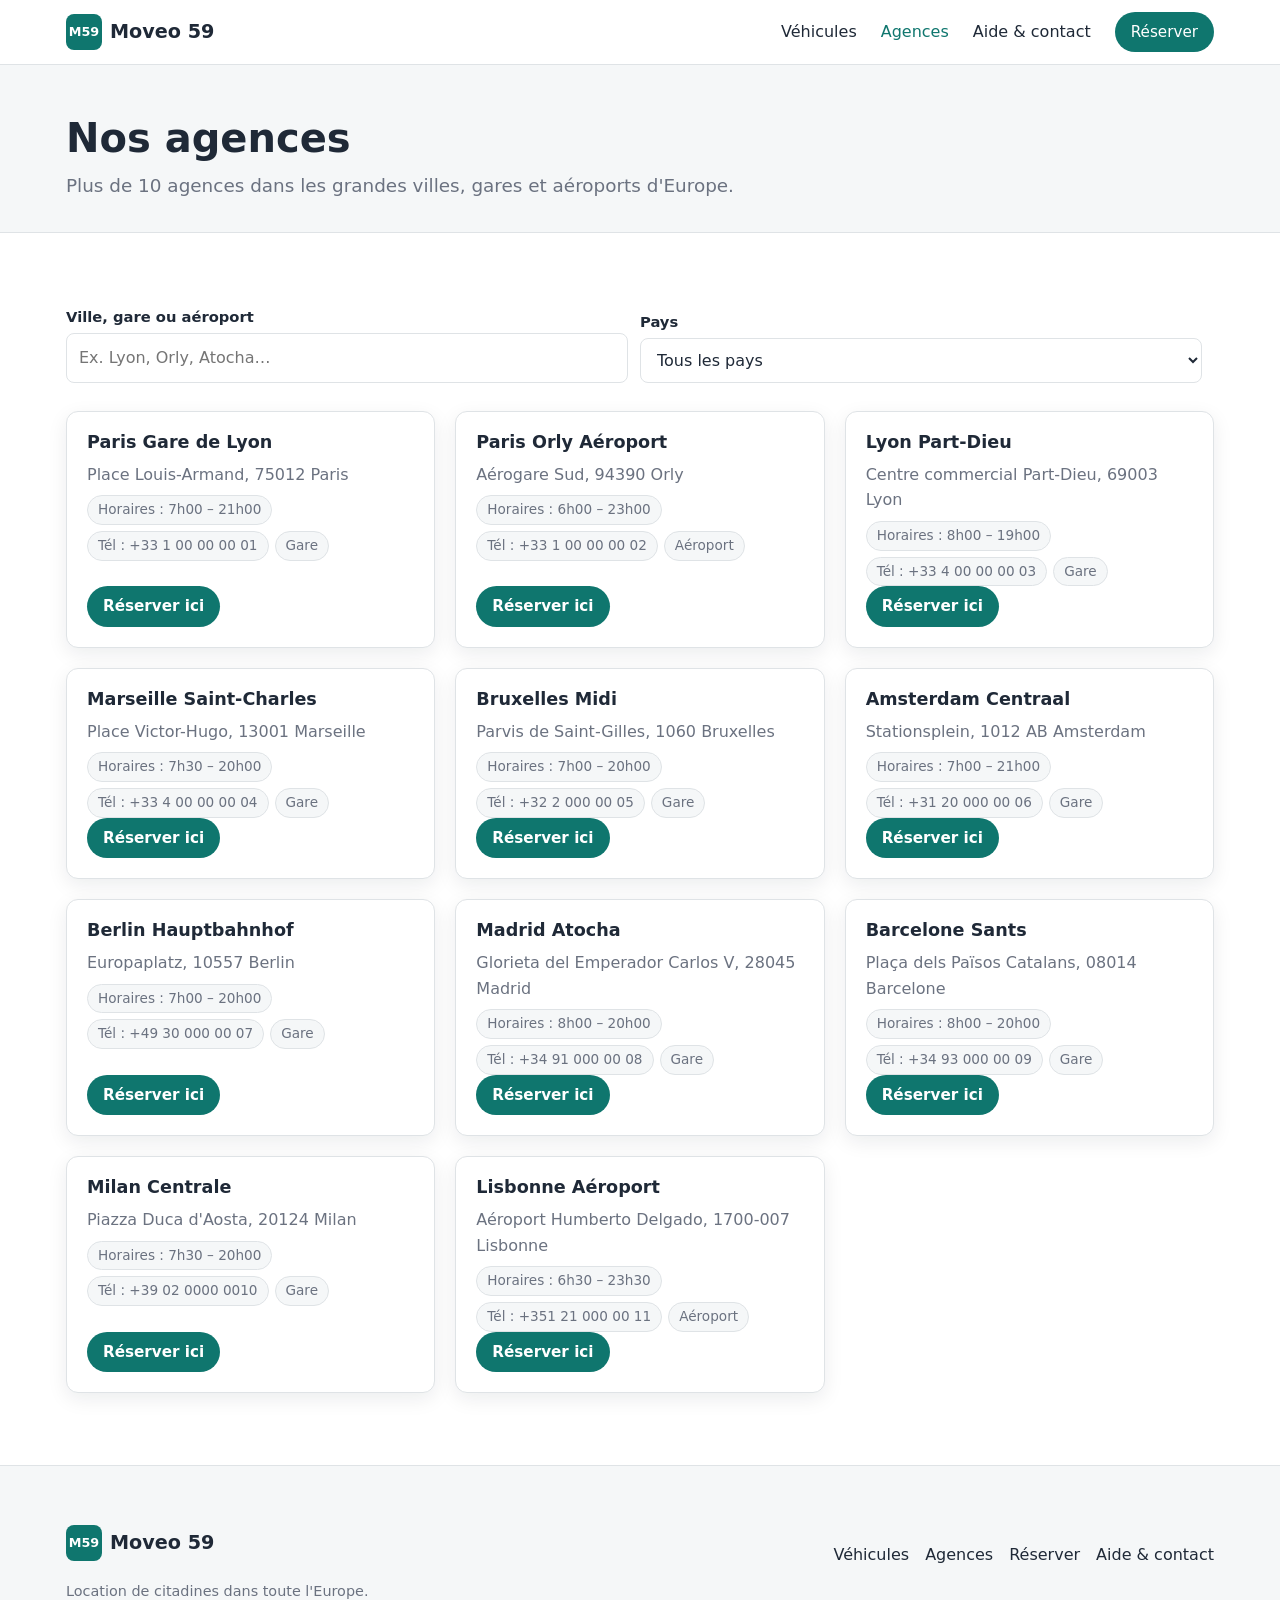
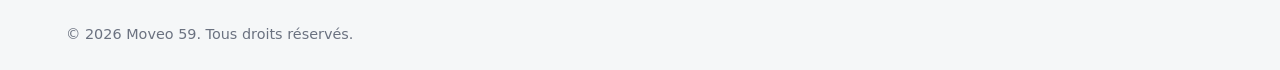
==== agences.html @ feda9976 "Crée le site de location Moveo 59 Site statique multi-pages pour la location de citadines en Europe " ====
<!doctype html>
<html lang="fr">
<head>
  <meta charset="utf-8">
  <meta name="viewport" content="width=device-width, initial-scale=1">
  <meta name="description" content="Trouvez une agence Moveo 59 : gares, aéroports et centres-villes dans toute l'Europe.">
  <title>Nos agences — Moveo 59</title>
  <link rel="stylesheet" href="css/style.css">
</head>
<body>
  <header class="site-header">
    <div class="container header-inner">
      <a href="index.html" class="logo"><span class="logo-mark">M59</span> Moveo 59</a>
      <button class="menu-toggle" aria-label="Ouvrir le menu" aria-expanded="false" aria-controls="menu">
        <span></span><span></span><span></span>
      </button>
      <nav id="menu" class="main-nav">
        <a href="vehicules.html">Véhicules</a>
        <a href="agences.html">Agences</a>
        <a href="contact.html">Aide &amp; contact</a>
        <a href="reservation.html" class="btn btn-small nav-cta">Réserver</a>
      </nav>
    </div>
  </header>

  <main>
    <section class="page-titre">
      <div class="container">
        <h1>Nos agences</h1>
        <p class="lead">Plus de 10 agences dans les grandes villes, gares et aéroports d'Europe.</p>
      </div>
    </section>

    <section class="section">
      <div class="container">
        <div class="filtres" role="group" aria-label="Rechercher une agence">
          <div class="champ-large">
            <label for="recherche-agence">Ville, gare ou aéroport</label>
            <input id="recherche-agence" type="search" placeholder="Ex. Lyon, Orly, Atocha…">
          </div>
          <div>
            <label for="filtre-pays">Pays</label>
            <select id="filtre-pays">
              <option value="tous">Tous les pays</option>
            </select>
          </div>
        </div>

        <div id="liste-agences" class="grille-agences"></div>
      </div>
    </section>
  </main>

  <footer class="site-footer">
    <div class="container footer-grid">
      <div>
        <p class="logo"><span class="logo-mark">M59</span> Moveo 59</p>
        <p class="petit">Location de citadines dans toute l'Europe.</p>
      </div>
      <nav class="footer-nav" aria-label="Pied de page">
        <a href="vehicules.html">Véhicules</a>
        <a href="agences.html">Agences</a>
        <a href="reservation.html">Réserver</a>
        <a href="contact.html">Aide &amp; contact</a>
      </nav>
      <p class="petit">&copy; <span id="annee"></span> Moveo 59. Tous droits réservés.</p>
    </div>
  </footer>

  <script src="js/data.js"></script>
  <script src="js/app.js"></script>
</body>
</html>
---- css/style.css ----
:root {
  --c-primary: #0f766e;
  --c-primary-dark: #0b5d57;
  --c-accent: #f59e0b;
  --c-text: #1f2937;
  --c-muted: #6b7280;
  --c-bg: #ffffff;
  --c-bg-alt: #f5f7f8;
  --c-border: #dfe3e6;
  --c-danger: #b91c1c;
  --radius: 12px;
  --shadow: 0 6px 20px rgba(15, 23, 42, 0.08);
}

@media (prefers-color-scheme: dark) {
  :root:not([data-theme="light"]) {
    --c-text: #f3f4f6;
    --c-muted: #9ca3af;
    --c-bg: #0f172a;
    --c-bg-alt: #111c2e;
    --c-border: #334155;
    --shadow: 0 6px 20px rgba(0, 0, 0, 0.4);
  }
}

* { box-sizing: border-box; }

[hidden] { display: none !important; }

html { scroll-behavior: smooth; scroll-padding-top: 80px; }

body {
  margin: 0;
  font-family: system-ui, -apple-system, "Segoe UI", Roboto, Helvetica, Arial, sans-serif;
  font-size: 16px;
  line-height: 1.6;
  color: var(--c-text);
  background: var(--c-bg);
}

img { max-width: 100%; display: block; }

.container {
  width: 100%;
  max-width: 1180px;
  margin: 0 auto;
  padding: 0 16px;
}

.narrow { max-width: 760px; }
.centre { text-align: center; }
.petit { font-size: 0.9rem; color: var(--c-muted); }

h1, h2, h3 { line-height: 1.25; }
h2 { font-size: clamp(1.5rem, 3.5vw, 2rem); margin: 0 0 20px; }
h3 { font-size: 1.1rem; margin: 0 0 8px; }

/* ---------- En-tête ---------- */
.site-header {
  position: sticky;
  top: 0;
  z-index: 100;
  background: var(--c-bg);
  border-bottom: 1px solid var(--c-border);
}

.header-inner {
  display: flex;
  align-items: center;
  justify-content: space-between;
  height: 64px;
}

.logo {
  display: inline-flex;
  align-items: center;
  gap: 8px;
  font-weight: 700;
  font-size: 1.2rem;
  color: var(--c-text);
  text-decoration: none;
}

.logo-mark {
  display: inline-grid;
  place-items: center;
  width: 36px;
  height: 36px;
  border-radius: 8px;
  background: var(--c-primary);
  color: #fff;
  font-size: 0.8rem;
  font-weight: 800;
}

.main-nav { display: none; }

.main-nav a {
  color: var(--c-text);
  text-decoration: none;
  margin-left: 24px;
  font-weight: 500;
}

.main-nav a:hover,
.main-nav a:focus-visible,
.main-nav a.active { color: var(--c-primary); }

.main-nav .nav-cta {
  color: #fff;
  margin-left: 24px;
}

.main-nav .nav-cta:hover { color: #fff; }

.menu-toggle {
  display: flex;
  flex-direction: column;
  gap: 5px;
  padding: 8px;
  background: none;
  border: 0;
  cursor: pointer;
}

.menu-toggle span {
  display: block;
  width: 24px;
  height: 2px;
  background: var(--c-text);
  transition: transform 0.2s, opacity 0.2s;
}

.menu-toggle[aria-expanded="true"] span:nth-child(1) { transform: translateY(7px) rotate(45deg); }
.menu-toggle[aria-expanded="true"] span:nth-child(2) { opacity: 0; }
.menu-toggle[aria-expanded="true"] span:nth-child(3) { transform: translateY(-7px) rotate(-45deg); }

.main-nav.open {
  display: flex;
  flex-direction: column;
  position: absolute;
  top: 64px;
  left: 0;
  right: 0;
  background: var(--c-bg);
  border-bottom: 1px solid var(--c-border);
  padding: 8px 16px 16px;
  box-shadow: var(--shadow);
}

.main-nav.open a {
  margin: 0;
  padding: 12px 0;
  border-top: 1px solid var(--c-border);
}

.main-nav.open .nav-cta {
  margin-top: 12px;
  border: 0;
  text-align: center;
}

/* ---------- Boutons ---------- */
.btn {
  display: inline-block;
  padding: 12px 26px;
  background: var(--c-primary);
  color: #fff;
  border: 0;
  border-radius: 999px;
  font: inherit;
  font-weight: 600;
  text-decoration: none;
  text-align: center;
  cursor: pointer;
  transition: background 0.15s, transform 0.15s, box-shadow 0.15s;
}

.btn:hover,
.btn:focus-visible {
  background: var(--c-primary-dark);
  transform: translateY(-1px);
  box-shadow: var(--shadow);
}

.btn-small { padding: 8px 16px; font-size: 0.95rem; }
.btn-block { display: block; width: 100%; }

.btn-secondaire {
  background: transparent;
  color: var(--c-primary);
  border: 2px solid var(--c-primary);
}

.btn-secondaire:hover,
.btn-secondaire:focus-visible {
  background: var(--c-primary);
  color: #fff;
}

.btn-lien {
  color: var(--c-primary);
  font-weight: 600;
  text-decoration: none;
}

.btn-lien:hover { text-decoration: underline; }

/* ---------- Accueil ---------- */
.hero {
  padding: 56px 0 72px;
  background: linear-gradient(160deg, #0f766e 0%, #0f3b5c 100%);
  color: #fff;
}

.hero .lead { color: rgba(255, 255, 255, 0.88); }
.hero h1 { color: #fff; }

.hero-grid {
  display: grid;
  gap: 32px;
  grid-template-columns: 1fr;
  align-items: start;
}

.hero h1 {
  font-size: clamp(2rem, 5vw, 3.2rem);
  margin: 0 0 16px;
}

.lead {
  font-size: 1.15rem;
  color: var(--c-muted);
  margin: 0 0 16px;
}

.recherche {
  color: var(--c-text);
  background: var(--c-bg);
  border: 1px solid var(--c-border);
  border-radius: var(--radius);
  box-shadow: var(--shadow);
  padding: 24px;
  display: flex;
  flex-direction: column;
  gap: 8px;
}

.recherche h2 { font-size: 1.35rem; margin-bottom: 8px; }

.ligne-2 {
  display: grid;
  grid-template-columns: minmax(0, 1.5fr) minmax(0, 1fr);
  gap: 12px;
}

.ligne-2 > div,
.recherche,
.hero-grid > *,
.filtres > div { min-width: 0; }

.recherche input,
.recherche select { min-width: 0; max-width: 100%; }

label {
  font-weight: 600;
  font-size: 0.92rem;
  margin-top: 6px;
}

input, select, textarea {
  font: inherit;
  width: 100%;
  padding: 11px 12px;
  border: 1px solid var(--c-border);
  border-radius: 8px;
  background: var(--c-bg);
  color: var(--c-text);
}

input:focus, select:focus, textarea:focus {
  outline: 2px solid var(--c-primary);
  outline-offset: 1px;
}

.checkbox {
  display: flex;
  align-items: center;
  gap: 8px;
  font-weight: 500;
  margin: 6px 0;
}

.checkbox input { width: auto; }

.recherche .btn { margin-top: 10px; }

.recherche .petit { margin: 4px 0 0; text-align: center; }

.section { padding: 72px 0; }
.section.alt { background: var(--c-bg-alt); }

.atouts {
  display: grid;
  gap: 24px;
  grid-template-columns: 1fr;
}

.atout {
  padding: 24px;
  background: var(--c-bg);
  border: 1px solid var(--c-border);
  border-radius: var(--radius);
}

.icone {
  display: grid;
  place-items: center;
  width: 48px;
  height: 48px;
  border-radius: 12px;
  background: #ccfbf1;
  color: var(--c-primary-dark);
  font-size: 1.4rem;
  font-weight: 700;
  margin-bottom: 14px;
}

.atout p { margin: 0; color: var(--c-muted); }

.etapes-liste {
  max-width: 720px;
  margin: 0 auto 32px;
  padding-left: 0;
  list-style: none;
  counter-reset: etape;
}

.etapes-liste li {
  counter-increment: etape;
  position: relative;
  padding: 14px 16px 14px 60px;
  margin-bottom: 12px;
  background: var(--c-bg);
  border: 1px solid var(--c-border);
  border-radius: var(--radius);
}

.etapes-liste li::before {
  content: counter(etape);
  position: absolute;
  left: 16px;
  top: 50%;
  transform: translateY(-50%);
  width: 28px;
  height: 28px;
  border-radius: 50%;
  background: var(--c-primary);
  color: #fff;
  font-weight: 700;
  display: grid;
  place-items: center;
  font-size: 0.9rem;
}

/* ---------- Pages intérieures ---------- */
.page-titre {
  padding: 48px 0 32px;
  background: var(--c-bg-alt);
  border-bottom: 1px solid var(--c-border);
}

.page-titre h1 { font-size: clamp(1.8rem, 4vw, 2.5rem); margin: 0 0 8px; }
.page-titre .lead { margin: 0; }

.filtres {
  display: grid;
  gap: 12px;
  grid-template-columns: 1fr;
  align-items: end;
  margin-bottom: 28px;
}

.filtres > div { display: flex; flex-direction: column; }

.filtres label { margin-top: 0; margin-bottom: 4px; }

.champ-large { grid-column: auto; }

.compteur {
  margin: 0;
  color: var(--c-muted);
  font-weight: 500;
  align-self: center;
}

.vide {
  grid-column: 1 / -1;
  color: var(--c-muted);
  text-align: center;
  padding: 32px 0;
}

/* ---------- Cartes véhicules ---------- */
.grille-vehicules,
.grille-agences {
  display: grid;
  gap: 20px;
  grid-template-columns: 1fr;
}

.vehicule-card,
.agence-card {
  background: var(--c-bg);
  border: 1px solid var(--c-border);
  border-radius: var(--radius);
  overflow: hidden;
  box-shadow: var(--shadow);
  display: flex;
  flex-direction: column;
}

.agence-card { padding: 20px; }
.agence-card p { color: var(--c-muted); margin: 0 0 8px; }
.agence-card .btn { margin-top: auto; align-self: flex-start; }

.vehicule-visuel {
  height: 130px;
  display: grid;
  place-items: center;
  color: #fff;
  font-weight: 800;
  font-size: 1.4rem;
  letter-spacing: 0.02em;
}

.vehicule-corps {
  padding: 18px;
  display: flex;
  flex-direction: column;
  gap: 10px;
  flex: 1;
}

.vehicule-corps h3 { margin: 0; }

.specs {
  list-style: none;
  margin: 0;
  padding: 0;
  display: flex;
  flex-wrap: wrap;
  gap: 6px;
}

.specs li {
  font-size: 0.85rem;
  padding: 3px 10px;
  border-radius: 999px;
  background: var(--c-bg-alt);
  border: 1px solid var(--c-border);
  color: var(--c-muted);
}

.vehicule-prix { font-size: 1.05rem; color: var(--c-muted); }
.vehicule-prix strong { color: var(--c-text); font-size: 1.3rem; }

.vehicule-corps .btn { margin-top: auto; align-self: flex-start; }

/* ---------- Avantages des pages / FAQ / contact ---------- */
.faq { display: flex; flex-direction: column; gap: 10px; }

.faq-item {
  border: 1px solid var(--c-border);
  border-radius: var(--radius);
  background: var(--c-bg);
  overflow: hidden;
}

.faq-question {
  width: 100%;
  text-align: left;
  padding: 16px 18px;
  background: none;
  border: 0;
  font: inherit;
  font-weight: 600;
  color: var(--c-text);
  cursor: pointer;
}

.faq-question::after {
  content: "+";
  float: right;
  font-size: 1.2rem;
  color: var(--c-primary);
}

.faq-question[aria-expanded="true"]::after { content: "−"; }

.faq-reponse { padding: 0 18px 16px; color: var(--c-muted); }
.faq-reponse p { margin: 0; }

.deux-colonnes {
  display: grid;
  gap: 40px;
  grid-template-columns: 1fr;
}

.formulaire-client {
  display: flex;
  flex-direction: column;
  gap: 8px;
}

.formulaire-client .btn { align-self: flex-start; margin-top: 12px; }

.statut { margin: 8px 0 0; color: var(--c-primary); font-weight: 600; min-height: 1.5em; }

.coordonnees { margin-top: 32px; }
.coordonnees h3 { margin-top: 16px; }
.coordonnees p { margin: 0; color: var(--c-muted); }

/* ---------- Réservation ---------- */
.progression {
  list-style: none;
  display: flex;
  gap: 8px;
  padding: 0;
  margin: 0 0 28px;
  counter-reset: pas;
  flex-wrap: wrap;
}

.progression li {
  flex: 1 1 140px;
  counter-increment: pas;
  padding: 10px 12px;
  border-radius: 8px;
  border: 1px solid var(--c-border);
  color: var(--c-muted);
  font-size: 0.9rem;
  font-weight: 600;
  background: var(--c-bg);
}

.progression li::before { content: counter(pas) ". "; }

.progression li.actif {
  border-color: var(--c-primary);
  color: var(--c-primary);
}

.etape {
  background: var(--c-bg);
  border: 1px solid var(--c-border);
  border-radius: var(--radius);
  padding: 24px;
  box-shadow: var(--shadow);
  display: flex;
  flex-direction: column;
  gap: 8px;
}

.titre-etape { margin: 0 0 8px; font-size: 1.3rem; }

.actions {
  display: flex;
  justify-content: space-between;
  gap: 12px;
  margin-top: 16px;
  flex-wrap: wrap;
}

.erreur { color: var(--c-danger); font-weight: 600; margin: 8px 0 0; min-height: 1em; }

.choix-liste { display: flex; flex-direction: column; gap: 10px; }

.choix-vehicule,
.choix-option {
  display: flex;
  gap: 12px;
  align-items: flex-start;
  padding: 14px;
  border: 1px solid var(--c-border);
  border-radius: 10px;
  cursor: pointer;
}

.choix-vehicule:has(input:checked),
.choix-option:has(input:checked) {
  border-color: var(--c-primary);
  background: #f0fdfa;
}

[data-theme="dark"] .choix-vehicule:has(input:checked),
:root:not([data-theme="light"]) .choix-vehicule:has(input:checked),
[data-theme="dark"] .choix-option:has(input:checked),
:root:not([data-theme="light"]) .choix-option:has(input:checked) { background: #0f2a27; }

.choix-vehicule input,
.choix-option input { width: auto; margin-top: 4px; }

.choix-corps { display: flex; flex-direction: column; gap: 2px; }
.choix-corps span { color: var(--c-muted); font-size: 0.92rem; }

.recap {
  background: var(--c-bg-alt);
  border-radius: 10px;
  padding: 16px;
  margin-bottom: 16px;
}

.recap h3 { margin-bottom: 10px; }
.recap p { margin: 4px 0; }

.recap-lignes {
  list-style: none;
  padding: 0;
  margin: 12px 0;
  border-top: 1px solid var(--c-border);
}

.recap-lignes li {
  display: flex;
  justify-content: space-between;
  gap: 12px;
  padding: 8px 0;
  border-bottom: 1px solid var(--c-border);
}

.recap-total {
  display: flex;
  justify-content: space-between;
  font-size: 1.15rem;
  margin-top: 10px !important;
}

.note { font-size: 0.85rem; color: var(--c-muted); margin-top: 10px !important; }

.confirmation {
  margin-top: 24px;
  background: var(--c-bg);
  border: 2px solid var(--c-primary);
  border-radius: var(--radius);
  padding: 28px;
  text-align: center;
}

.confirmation .btn { margin-top: 12px; }

/* ---------- Pied de page ---------- */
.site-footer {
  background: var(--c-bg-alt);
  border-top: 1px solid var(--c-border);
  padding: 40px 0 24px;
  margin-top: 0;
}

.footer-grid {
  display: grid;
  gap: 20px;
  grid-template-columns: 1fr;
}

.footer-nav {
  display: flex;
  flex-wrap: wrap;
  gap: 16px;
}

.footer-nav a {
  color: var(--c-text);
  text-decoration: none;
}

.footer-nav a:hover { color: var(--c-primary); text-decoration: underline; }

.site-footer .petit { margin: 0; }

/* ---------- Tablette et ordinateur ---------- */
@media (min-width: 640px) {
  .filtres { grid-template-columns: 1fr 1fr auto; }
  .filtres .champ-large { grid-column: span 1; }
  .grille-vehicules,
  .grille-agences { grid-template-columns: repeat(2, 1fr); }
  .footer-grid { grid-template-columns: 1fr auto; align-items: center; }
  .footer-grid .petit:last-child { grid-column: 1 / -1; }
}

@media (min-width: 900px) {
  .menu-toggle { display: none; }
  .main-nav { display: flex; align-items: center; }

  .hero-grid { grid-template-columns: 1fr 400px; gap: 48px; }
  .hero { padding: 72px 0 88px; }

  .atouts { grid-template-columns: repeat(4, 1fr); }
  .grille-vehicules { grid-template-columns: repeat(3, 1fr); }
  .grille-agences { grid-template-columns: repeat(3, 1fr); }
  .deux-colonnes { grid-template-columns: 1.2fr 1fr; }
  .filtres { grid-template-columns: 1fr 1fr auto; }
  .progression li { flex: 1 1 0; }
}

@media (prefers-reduced-motion: reduce) {
  html { scroll-behavior: auto; }
  *, *::before, *::after { transition: none !important; }
}
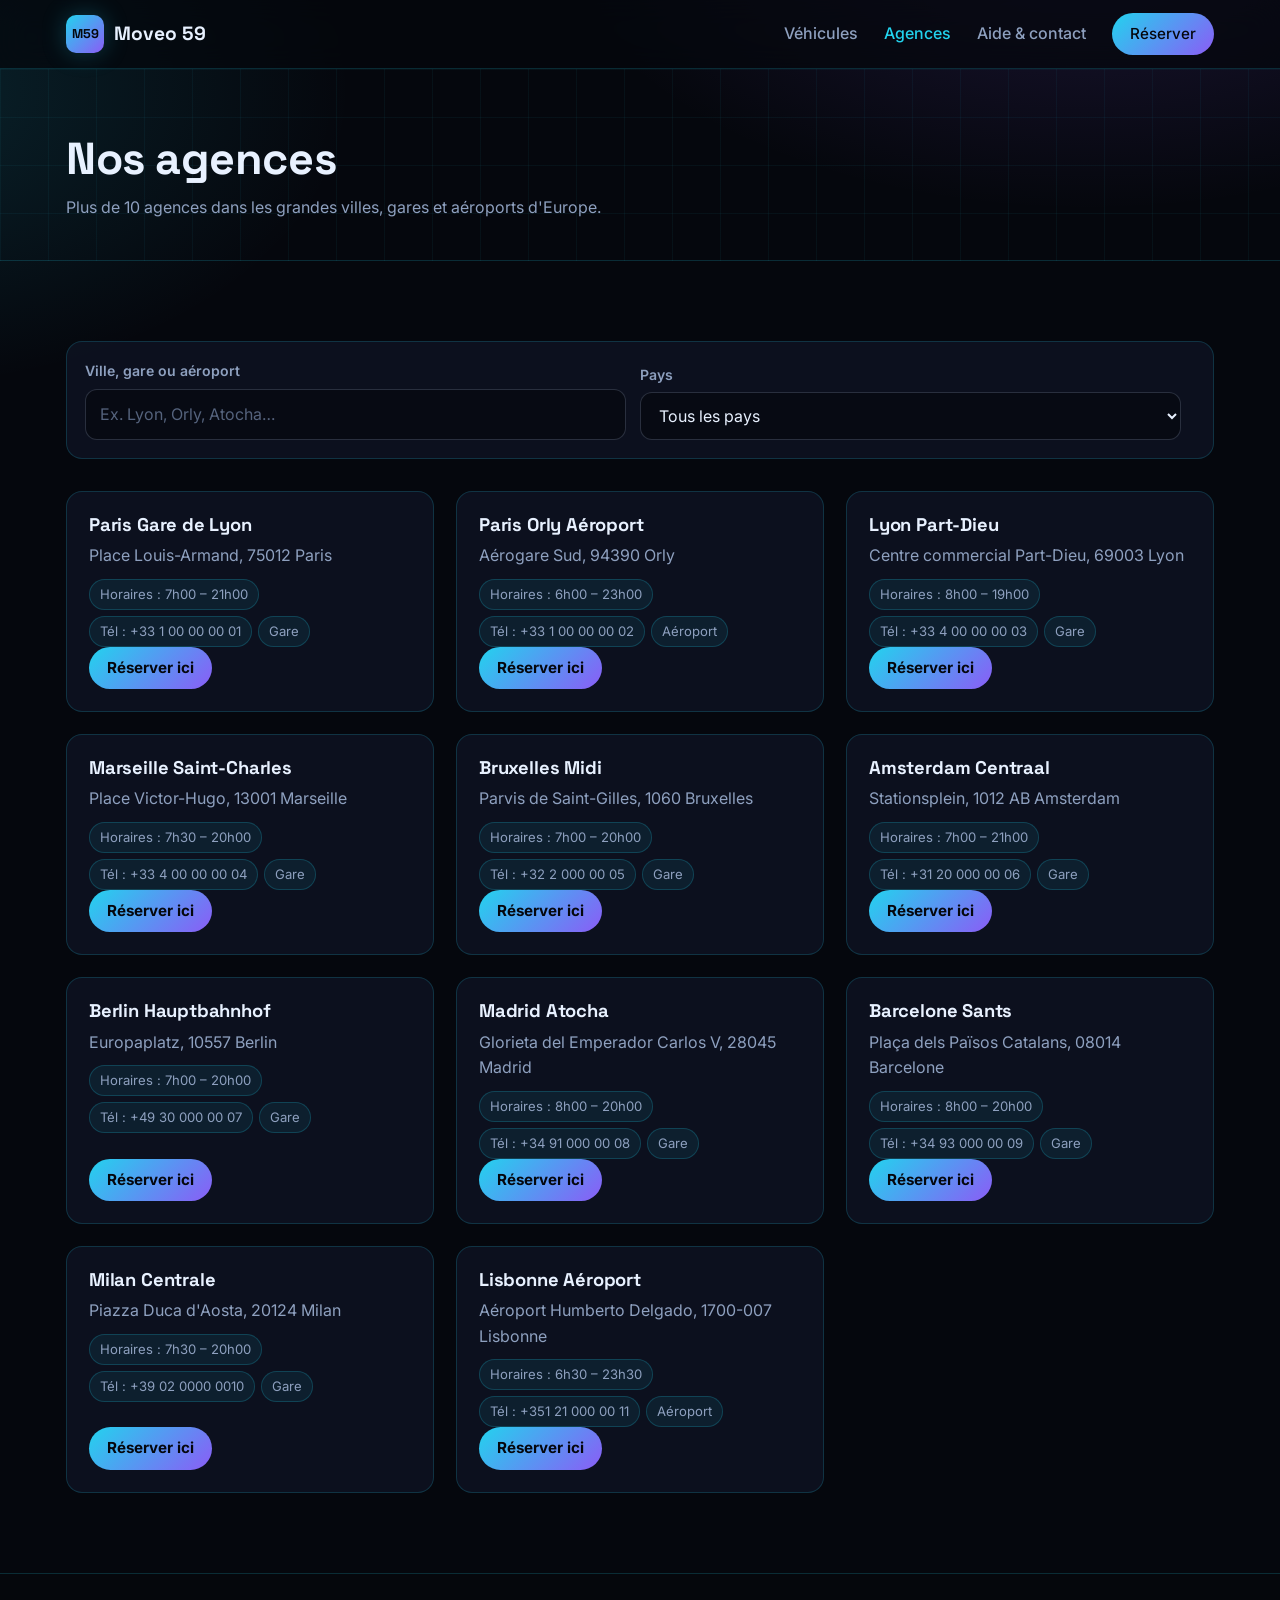
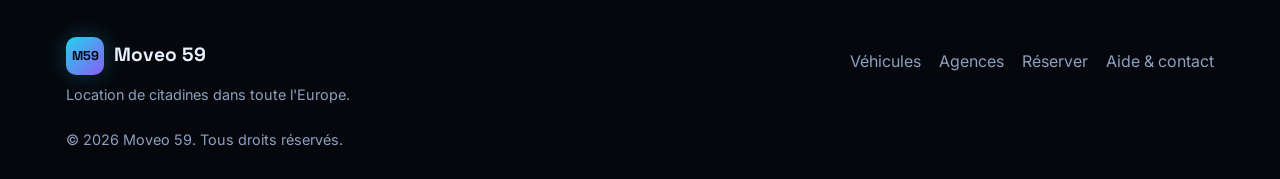
==== commit e677109f: "Refait le style du site en thème futuriste et simple Fond sombre avec grille et halos lumineux, acce" ====
--- a/agences.html
+++ b/agences.html
@@ -5,6 +5,9 @@
   <meta name="viewport" content="width=device-width, initial-scale=1">
   <meta name="description" content="Trouvez une agence Moveo 59 : gares, aéroports et centres-villes dans toute l'Europe.">
   <title>Nos agences — Moveo 59</title>
+  <link rel="preconnect" href="https://fonts.googleapis.com">
+  <link rel="preconnect" href="https://fonts.gstatic.com" crossorigin>
+  <link href="https://fonts.googleapis.com/css2?family=Inter:wght@400;500;600;700&family=Space+Grotesk:wght@500;700&display=swap" rel="stylesheet">
   <link rel="stylesheet" href="css/style.css">
 </head>
 <body>
--- a/css/style.css
+++ b/css/style.css
@@ -1,44 +1,51 @@
+/* ==========================================================
+   Moveo 59 — thème futuriste, simple et lisible
+   ========================================================== */
+
 :root {
-  --c-primary: #0f766e;
-  --c-primary-dark: #0b5d57;
-  --c-accent: #f59e0b;
-  --c-text: #1f2937;
-  --c-muted: #6b7280;
-  --c-bg: #ffffff;
-  --c-bg-alt: #f5f7f8;
-  --c-border: #dfe3e6;
-  --c-danger: #b91c1c;
-  --radius: 12px;
-  --shadow: 0 6px 20px rgba(15, 23, 42, 0.08);
-}
-
-@media (prefers-color-scheme: dark) {
-  :root:not([data-theme="light"]) {
-    --c-text: #f3f4f6;
-    --c-muted: #9ca3af;
-    --c-bg: #0f172a;
-    --c-bg-alt: #111c2e;
-    --c-border: #334155;
-    --shadow: 0 6px 20px rgba(0, 0, 0, 0.4);
-  }
+  --bg: #05070d;
+  --bg-2: #0a0e18;
+  --surface: rgba(16, 22, 38, 0.72);
+  --surface-solid: #101626;
+  --border: rgba(34, 211, 238, 0.18);
+  --border-strong: rgba(34, 211, 238, 0.45);
+  --text: #e8f1ff;
+  --muted: #8ea0bf;
+  --cyan: #22d3ee;
+  --violet: #8b5cf6;
+  --lime: #a3e635;
+  --danger: #f87171;
+  --radius: 16px;
+  --glow: 0 0 24px rgba(34, 211, 238, 0.25);
+  --font-title: "Space Grotesk", system-ui, sans-serif;
+  --font-body: "Inter", system-ui, -apple-system, "Segoe UI", Roboto, sans-serif;
 }
 
 * { box-sizing: border-box; }
-
 [hidden] { display: none !important; }
 
-html { scroll-behavior: smooth; scroll-padding-top: 80px; }
+html {
+  color-scheme: dark;
+  scroll-behavior: smooth;
+  scroll-padding-top: 88px;
+}
 
 body {
   margin: 0;
-  font-family: system-ui, -apple-system, "Segoe UI", Roboto, Helvetica, Arial, sans-serif;
+  font-family: var(--font-body);
   font-size: 16px;
   line-height: 1.6;
-  color: var(--c-text);
-  background: var(--c-bg);
+  color: var(--text);
+  background:
+    radial-gradient(900px 500px at 85% -10%, rgba(139, 92, 246, 0.18), transparent 60%),
+    radial-gradient(800px 500px at -10% 10%, rgba(34, 211, 238, 0.14), transparent 60%),
+    var(--bg);
+  background-attachment: fixed;
+  min-height: 100vh;
 }
 
 img { max-width: 100%; display: block; }
+a { color: var(--cyan); }
 
 .container {
   width: 100%;
@@ -49,69 +56,79 @@
 
 .narrow { max-width: 760px; }
 .centre { text-align: center; }
-.petit { font-size: 0.9rem; color: var(--c-muted); }
-
-h1, h2, h3 { line-height: 1.25; }
-h2 { font-size: clamp(1.5rem, 3.5vw, 2rem); margin: 0 0 20px; }
-h3 { font-size: 1.1rem; margin: 0 0 8px; }
+.petit { font-size: 0.9rem; color: var(--muted); }
+
+h1, h2, h3 {
+  font-family: var(--font-title);
+  line-height: 1.15;
+  letter-spacing: -0.01em;
+  color: var(--text);
+}
+h2 { font-size: clamp(1.6rem, 3.6vw, 2.2rem); margin: 0 0 20px; }
+h3 { font-size: 1.15rem; margin: 0 0 8px; }
 
 /* ---------- En-tête ---------- */
 .site-header {
   position: sticky;
   top: 0;
   z-index: 100;
-  background: var(--c-bg);
-  border-bottom: 1px solid var(--c-border);
+  background: rgba(5, 7, 13, 0.72);
+  backdrop-filter: blur(14px);
+  -webkit-backdrop-filter: blur(14px);
+  border-bottom: 1px solid var(--border);
 }
 
 .header-inner {
   display: flex;
   align-items: center;
   justify-content: space-between;
-  height: 64px;
+  height: 68px;
 }
 
 .logo {
   display: inline-flex;
   align-items: center;
-  gap: 8px;
+  gap: 10px;
+  font-family: var(--font-title);
   font-weight: 700;
   font-size: 1.2rem;
-  color: var(--c-text);
+  color: var(--text);
   text-decoration: none;
 }
 
 .logo-mark {
   display: inline-grid;
   place-items: center;
-  width: 36px;
-  height: 36px;
-  border-radius: 8px;
-  background: var(--c-primary);
-  color: #fff;
+  width: 38px;
+  height: 38px;
+  border-radius: 10px;
+  background: linear-gradient(135deg, var(--cyan), var(--violet));
+  color: #05070d;
   font-size: 0.8rem;
   font-weight: 800;
+  box-shadow: var(--glow);
 }
 
 .main-nav { display: none; }
 
 .main-nav a {
-  color: var(--c-text);
+  color: var(--muted);
   text-decoration: none;
-  margin-left: 24px;
+  margin-left: 26px;
   font-weight: 500;
+  transition: color 0.2s;
 }
 
 .main-nav a:hover,
 .main-nav a:focus-visible,
-.main-nav a.active { color: var(--c-primary); }
+.main-nav a.active { color: var(--cyan); }
 
 .main-nav .nav-cta {
-  color: #fff;
-  margin-left: 24px;
-}
-
-.main-nav .nav-cta:hover { color: #fff; }
+  color: #05070d;
+  margin-left: 26px;
+}
+
+.main-nav .nav-cta:hover { color: #05070d; }
 
 .menu-toggle {
   display: flex;
@@ -127,7 +144,8 @@
   display: block;
   width: 24px;
   height: 2px;
-  background: var(--c-text);
+  background: var(--cyan);
+  box-shadow: 0 0 8px var(--cyan);
   transition: transform 0.2s, opacity 0.2s;
 }
 
@@ -139,114 +157,202 @@
   display: flex;
   flex-direction: column;
   position: absolute;
-  top: 64px;
+  top: 68px;
   left: 0;
   right: 0;
-  background: var(--c-bg);
-  border-bottom: 1px solid var(--c-border);
-  padding: 8px 16px 16px;
-  box-shadow: var(--shadow);
+  background: rgba(5, 7, 13, 0.96);
+  backdrop-filter: blur(14px);
+  border-bottom: 1px solid var(--border);
+  padding: 8px 16px 18px;
 }
 
 .main-nav.open a {
   margin: 0;
-  padding: 12px 0;
-  border-top: 1px solid var(--c-border);
+  padding: 14px 0;
+  border-top: 1px solid var(--border);
+  color: var(--text);
 }
 
 .main-nav.open .nav-cta {
-  margin-top: 12px;
+  margin-top: 14px;
   border: 0;
   text-align: center;
+  color: #05070d;
 }
 
 /* ---------- Boutons ---------- */
 .btn {
   display: inline-block;
-  padding: 12px 26px;
-  background: var(--c-primary);
-  color: #fff;
+  padding: 14px 28px;
+  background: linear-gradient(135deg, var(--cyan), var(--violet));
+  color: #05070d;
   border: 0;
   border-radius: 999px;
   font: inherit;
-  font-weight: 600;
+  font-weight: 700;
   text-decoration: none;
   text-align: center;
   cursor: pointer;
-  transition: background 0.15s, transform 0.15s, box-shadow 0.15s;
+  box-shadow: 0 8px 28px rgba(34, 211, 238, 0.25);
+  transition: transform 0.2s, box-shadow 0.2s, filter 0.2s;
 }
 
 .btn:hover,
 .btn:focus-visible {
-  background: var(--c-primary-dark);
-  transform: translateY(-1px);
-  box-shadow: var(--shadow);
-}
-
-.btn-small { padding: 8px 16px; font-size: 0.95rem; }
+  transform: translateY(-2px);
+  box-shadow: 0 12px 36px rgba(139, 92, 246, 0.35);
+  filter: brightness(1.08);
+  color: #05070d;
+}
+
+.btn-small { padding: 9px 18px; font-size: 0.95rem; box-shadow: none; }
 .btn-block { display: block; width: 100%; }
 
 .btn-secondaire {
   background: transparent;
-  color: var(--c-primary);
-  border: 2px solid var(--c-primary);
+  color: var(--cyan);
+  border: 1px solid var(--border-strong);
+  box-shadow: none;
 }
 
 .btn-secondaire:hover,
 .btn-secondaire:focus-visible {
-  background: var(--c-primary);
-  color: #fff;
+  background: rgba(34, 211, 238, 0.1);
+  color: var(--cyan);
+  box-shadow: var(--glow);
 }
 
 .btn-lien {
-  color: var(--c-primary);
+  color: var(--cyan);
   font-weight: 600;
   text-decoration: none;
 }
 
-.btn-lien:hover { text-decoration: underline; }
+.btn-lien:hover { text-shadow: 0 0 12px var(--cyan); }
 
 /* ---------- Accueil ---------- */
 .hero {
-  padding: 56px 0 72px;
-  background: linear-gradient(160deg, #0f766e 0%, #0f3b5c 100%);
-  color: #fff;
-}
-
-.hero .lead { color: rgba(255, 255, 255, 0.88); }
-.hero h1 { color: #fff; }
+  position: relative;
+  padding: 64px 0 80px;
+  overflow: hidden;
+  border-bottom: 1px solid var(--border);
+  background-image:
+    linear-gradient(rgba(34, 211, 238, 0.06) 1px, transparent 1px),
+    linear-gradient(90deg, rgba(34, 211, 238, 0.06) 1px, transparent 1px);
+  background-size: 48px 48px;
+  background-position: center top;
+}
+
+.hero::after {
+  content: "";
+  position: absolute;
+  inset: auto -20% -40% -20%;
+  height: 70%;
+  background: radial-gradient(closest-side, rgba(139, 92, 246, 0.25), transparent);
+  pointer-events: none;
+}
 
 .hero-grid {
-  display: grid;
-  gap: 32px;
+  position: relative;
+  z-index: 1;
+  display: grid;
+  gap: 40px;
   grid-template-columns: 1fr;
   align-items: start;
 }
 
+.badge {
+  display: inline-flex;
+  align-items: center;
+  gap: 8px;
+  padding: 6px 14px;
+  border: 1px solid var(--border-strong);
+  border-radius: 999px;
+  color: var(--cyan);
+  font-size: 0.85rem;
+  font-weight: 600;
+  background: rgba(34, 211, 238, 0.06);
+  margin-bottom: 20px;
+}
+
+.badge::before {
+  content: "";
+  width: 8px;
+  height: 8px;
+  border-radius: 50%;
+  background: var(--lime);
+  box-shadow: 0 0 10px var(--lime);
+}
+
 .hero h1 {
-  font-size: clamp(2rem, 5vw, 3.2rem);
-  margin: 0 0 16px;
-}
-
-.lead {
+  font-size: clamp(2.2rem, 5.5vw, 3.6rem);
+  margin: 0 0 18px;
+}
+
+.hero h1 .accent {
+  background: linear-gradient(90deg, var(--cyan), var(--violet));
+  -webkit-background-clip: text;
+  background-clip: text;
+  color: transparent;
+}
+
+.hero .lead {
+  color: var(--muted);
   font-size: 1.15rem;
-  color: var(--c-muted);
-  margin: 0 0 16px;
+  max-width: 520px;
+  margin: 0 0 28px;
+}
+
+.hero .lead { color: var(--muted); }
+
+.etapes-rapides {
+  list-style: none;
+  padding: 0;
+  margin: 0;
+  display: flex;
+  flex-wrap: wrap;
+  gap: 12px;
+}
+
+.etapes-rapides li {
+  display: flex;
+  align-items: center;
+  gap: 10px;
+  font-weight: 600;
+  padding: 10px 16px;
+  border-radius: 12px;
+  background: rgba(255, 255, 255, 0.03);
+  border: 1px solid var(--border);
+}
+
+.etapes-rapides span {
+  display: grid;
+  place-items: center;
+  width: 26px;
+  height: 26px;
+  border-radius: 50%;
+  background: var(--cyan);
+  color: #05070d;
+  font-size: 0.85rem;
+  font-weight: 800;
 }
 
 .recherche {
-  color: var(--c-text);
-  background: var(--c-bg);
-  border: 1px solid var(--c-border);
-  border-radius: var(--radius);
-  box-shadow: var(--shadow);
-  padding: 24px;
+  color: var(--text);
+  background: var(--surface);
+  backdrop-filter: blur(16px);
+  -webkit-backdrop-filter: blur(16px);
+  border: 1px solid var(--border-strong);
+  border-radius: 20px;
+  box-shadow: 0 0 40px rgba(34, 211, 238, 0.12), inset 0 1px 0 rgba(255, 255, 255, 0.05);
+  padding: 26px;
   display: flex;
   flex-direction: column;
   gap: 8px;
-}
-
-.recherche h2 { font-size: 1.35rem; margin-bottom: 8px; }
+  min-width: 0;
+}
+
+.recherche h2 { font-size: 1.4rem; margin-bottom: 10px; }
 
 .ligne-2 {
   display: grid;
@@ -264,181 +370,239 @@
 
 label {
   font-weight: 600;
-  font-size: 0.92rem;
+  font-size: 0.88rem;
+  color: var(--muted);
   margin-top: 6px;
 }
 
 input, select, textarea {
   font: inherit;
   width: 100%;
-  padding: 11px 12px;
-  border: 1px solid var(--c-border);
-  border-radius: 8px;
-  background: var(--c-bg);
-  color: var(--c-text);
-}
+  padding: 12px 14px;
+  border: 1px solid rgba(142, 160, 191, 0.25);
+  border-radius: 12px;
+  background: rgba(5, 7, 13, 0.6);
+  color: var(--text);
+  color-scheme: dark;
+  transition: border-color 0.2s, box-shadow 0.2s;
+}
+
+input::placeholder { color: #55637d; }
 
 input:focus, select:focus, textarea:focus {
-  outline: 2px solid var(--c-primary);
-  outline-offset: 1px;
-}
+  outline: none;
+  border-color: var(--cyan);
+  box-shadow: 0 0 0 3px rgba(34, 211, 238, 0.18);
+}
+
+select option, select optgroup { background: var(--surface-solid); color: var(--text); }
 
 .checkbox {
   display: flex;
   align-items: center;
-  gap: 8px;
+  gap: 10px;
   font-weight: 500;
+  color: var(--text);
   margin: 6px 0;
 }
 
-.checkbox input { width: auto; }
-
-.recherche .btn { margin-top: 10px; }
-
-.recherche .petit { margin: 4px 0 0; text-align: center; }
-
-.section { padding: 72px 0; }
-.section.alt { background: var(--c-bg-alt); }
+.checkbox input {
+  width: 18px;
+  height: 18px;
+  margin: 0;
+  accent-color: var(--cyan);
+  flex-shrink: 0;
+}
+
+.recherche .btn { margin-top: 12px; }
+
+.recherche .petit { margin: 6px 0 0; text-align: center; }
+
+.section { padding: 80px 0; position: relative; }
+.section.alt {
+  background: linear-gradient(180deg, transparent, rgba(34, 211, 238, 0.04), transparent);
+  border-top: 1px solid var(--border);
+  border-bottom: 1px solid var(--border);
+}
+
+.section .sous-titre {
+  color: var(--muted);
+  margin: -8px auto 40px;
+  max-width: 560px;
+  text-align: center;
+}
 
 .atouts {
   display: grid;
-  gap: 24px;
+  gap: 20px;
   grid-template-columns: 1fr;
 }
 
 .atout {
-  padding: 24px;
-  background: var(--c-bg);
-  border: 1px solid var(--c-border);
+  padding: 26px;
+  background: var(--surface);
+  border: 1px solid var(--border);
   border-radius: var(--radius);
+  transition: border-color 0.25s, transform 0.25s, box-shadow 0.25s;
+}
+
+.atout:hover {
+  border-color: var(--border-strong);
+  transform: translateY(-4px);
+  box-shadow: var(--glow);
 }
 
 .icone {
   display: grid;
   place-items: center;
-  width: 48px;
-  height: 48px;
-  border-radius: 12px;
-  background: #ccfbf1;
-  color: var(--c-primary-dark);
+  width: 52px;
+  height: 52px;
+  border-radius: 14px;
+  background: linear-gradient(135deg, rgba(34, 211, 238, 0.2), rgba(139, 92, 246, 0.2));
+  border: 1px solid var(--border-strong);
+  color: var(--cyan);
   font-size: 1.4rem;
   font-weight: 700;
-  margin-bottom: 14px;
-}
-
-.atout p { margin: 0; color: var(--c-muted); }
+  margin-bottom: 16px;
+}
+
+.atout p { margin: 0; color: var(--muted); }
 
 .etapes-liste {
-  max-width: 720px;
-  margin: 0 auto 32px;
-  padding-left: 0;
+  max-width: 760px;
+  margin: 0 auto 40px;
+  padding: 0;
   list-style: none;
   counter-reset: etape;
+  display: grid;
+  gap: 14px;
 }
 
 .etapes-liste li {
   counter-increment: etape;
   position: relative;
-  padding: 14px 16px 14px 60px;
-  margin-bottom: 12px;
-  background: var(--c-bg);
-  border: 1px solid var(--c-border);
+  padding: 20px 20px 20px 78px;
+  background: var(--surface);
+  border: 1px solid var(--border);
   border-radius: var(--radius);
 }
 
 .etapes-liste li::before {
-  content: counter(etape);
+  content: counter(etape, decimal-leading-zero);
   position: absolute;
-  left: 16px;
+  left: 20px;
   top: 50%;
   transform: translateY(-50%);
-  width: 28px;
-  height: 28px;
-  border-radius: 50%;
-  background: var(--c-primary);
-  color: #fff;
+  font-family: var(--font-title);
+  font-size: 1.5rem;
   font-weight: 700;
-  display: grid;
-  place-items: center;
-  font-size: 0.9rem;
+  background: linear-gradient(135deg, var(--cyan), var(--violet));
+  -webkit-background-clip: text;
+  background-clip: text;
+  color: transparent;
 }
 
 /* ---------- Pages intérieures ---------- */
 .page-titre {
-  padding: 48px 0 32px;
-  background: var(--c-bg-alt);
-  border-bottom: 1px solid var(--c-border);
-}
-
-.page-titre h1 { font-size: clamp(1.8rem, 4vw, 2.5rem); margin: 0 0 8px; }
-.page-titre .lead { margin: 0; }
+  padding: 64px 0 40px;
+  border-bottom: 1px solid var(--border);
+  background-image: linear-gradient(rgba(34, 211, 238, 0.05) 1px, transparent 1px),
+                    linear-gradient(90deg, rgba(34, 211, 238, 0.05) 1px, transparent 1px);
+  background-size: 48px 48px;
+}
+
+.page-titre h1 { font-size: clamp(2rem, 4.5vw, 2.8rem); margin: 0 0 10px; }
+.page-titre .lead { margin: 0; color: var(--muted); }
 
 .filtres {
   display: grid;
-  gap: 12px;
+  gap: 14px;
   grid-template-columns: 1fr;
   align-items: end;
-  margin-bottom: 28px;
+  margin-bottom: 32px;
+  padding: 18px;
+  background: var(--surface);
+  border: 1px solid var(--border);
+  border-radius: var(--radius);
 }
 
 .filtres > div { display: flex; flex-direction: column; }
-
-.filtres label { margin-top: 0; margin-bottom: 4px; }
-
-.champ-large { grid-column: auto; }
+.filtres label { margin-top: 0; margin-bottom: 6px; }
 
 .compteur {
   margin: 0;
-  color: var(--c-muted);
-  font-weight: 500;
+  color: var(--cyan);
+  font-weight: 600;
   align-self: center;
 }
 
 .vide {
   grid-column: 1 / -1;
-  color: var(--c-muted);
+  color: var(--muted);
   text-align: center;
-  padding: 32px 0;
-}
-
-/* ---------- Cartes véhicules ---------- */
+  padding: 40px 0;
+}
+
+/* ---------- Cartes véhicules et agences ---------- */
 .grille-vehicules,
 .grille-agences {
   display: grid;
-  gap: 20px;
+  gap: 22px;
   grid-template-columns: 1fr;
 }
 
 .vehicule-card,
 .agence-card {
-  background: var(--c-bg);
-  border: 1px solid var(--c-border);
+  background: var(--surface);
+  border: 1px solid var(--border);
   border-radius: var(--radius);
   overflow: hidden;
-  box-shadow: var(--shadow);
   display: flex;
   flex-direction: column;
-}
-
-.agence-card { padding: 20px; }
-.agence-card p { color: var(--c-muted); margin: 0 0 8px; }
+  transition: border-color 0.25s, transform 0.25s, box-shadow 0.25s;
+}
+
+.vehicule-card:hover,
+.agence-card:hover {
+  border-color: var(--border-strong);
+  transform: translateY(-4px);
+  box-shadow: var(--glow);
+}
+
+.agence-card { padding: 22px; }
+.agence-card h3 { color: var(--text); }
+.agence-card p { color: var(--muted); margin: 0 0 10px; }
 .agence-card .btn { margin-top: auto; align-self: flex-start; }
 
 .vehicule-visuel {
-  height: 130px;
+  position: relative;
+  height: 140px;
   display: grid;
   place-items: center;
-  color: #fff;
-  font-weight: 800;
-  font-size: 1.4rem;
-  letter-spacing: 0.02em;
-}
+  color: #05070d;
+  font-family: var(--font-title);
+  font-weight: 700;
+  font-size: 1.6rem;
+  letter-spacing: 0.04em;
+  background-image: linear-gradient(rgba(5, 7, 13, 0.15) 1px, transparent 1px),
+                    linear-gradient(90deg, rgba(5, 7, 13, 0.15) 1px, transparent 1px);
+  background-size: 22px 22px;
+}
+
+.vehicule-visuel::after {
+  content: "";
+  position: absolute;
+  inset: 0;
+  background: linear-gradient(180deg, transparent 40%, rgba(5, 7, 13, 0.85));
+}
+
+.vehicule-visuel span { position: relative; z-index: 1; }
 
 .vehicule-corps {
-  padding: 18px;
+  padding: 20px;
   display: flex;
   flex-direction: column;
-  gap: 10px;
+  gap: 12px;
   flex: 1;
 }
 
@@ -454,56 +618,60 @@
 }
 
 .specs li {
-  font-size: 0.85rem;
-  padding: 3px 10px;
+  font-size: 0.82rem;
+  padding: 4px 10px;
   border-radius: 999px;
-  background: var(--c-bg-alt);
-  border: 1px solid var(--c-border);
-  color: var(--c-muted);
-}
-
-.vehicule-prix { font-size: 1.05rem; color: var(--c-muted); }
-.vehicule-prix strong { color: var(--c-text); font-size: 1.3rem; }
+  background: rgba(34, 211, 238, 0.08);
+  border: 1px solid rgba(34, 211, 238, 0.2);
+  color: var(--muted);
+}
+
+.vehicule-prix { color: var(--muted); }
+.vehicule-prix strong {
+  color: var(--text);
+  font-family: var(--font-title);
+  font-size: 1.5rem;
+}
 
 .vehicule-corps .btn { margin-top: auto; align-self: flex-start; }
 
-/* ---------- Avantages des pages / FAQ / contact ---------- */
-.faq { display: flex; flex-direction: column; gap: 10px; }
+/* ---------- FAQ / contact ---------- */
+.faq { display: flex; flex-direction: column; gap: 12px; }
 
 .faq-item {
-  border: 1px solid var(--c-border);
-  border-radius: var(--radius);
-  background: var(--c-bg);
+  border: 1px solid var(--border);
+  border-radius: 14px;
+  background: var(--surface);
   overflow: hidden;
 }
 
 .faq-question {
   width: 100%;
   text-align: left;
-  padding: 16px 18px;
+  padding: 18px 20px;
   background: none;
   border: 0;
   font: inherit;
   font-weight: 600;
-  color: var(--c-text);
+  color: var(--text);
   cursor: pointer;
 }
 
 .faq-question::after {
   content: "+";
   float: right;
-  font-size: 1.2rem;
-  color: var(--c-primary);
+  font-size: 1.3rem;
+  color: var(--cyan);
 }
 
 .faq-question[aria-expanded="true"]::after { content: "−"; }
 
-.faq-reponse { padding: 0 18px 16px; color: var(--c-muted); }
+.faq-reponse { padding: 0 20px 18px; color: var(--muted); }
 .faq-reponse p { margin: 0; }
 
 .deux-colonnes {
   display: grid;
-  gap: 40px;
+  gap: 48px;
   grid-template-columns: 1fr;
 }
 
@@ -513,13 +681,21 @@
   gap: 8px;
 }
 
-.formulaire-client .btn { align-self: flex-start; margin-top: 12px; }
-
-.statut { margin: 8px 0 0; color: var(--c-primary); font-weight: 600; min-height: 1.5em; }
-
-.coordonnees { margin-top: 32px; }
-.coordonnees h3 { margin-top: 16px; }
-.coordonnees p { margin: 0; color: var(--c-muted); }
+.formulaire-client .btn { align-self: flex-start; margin-top: 14px; }
+
+.statut { margin: 10px 0 0; color: var(--lime); font-weight: 600; min-height: 1.5em; }
+
+.coordonnees {
+  margin-top: 32px;
+  padding: 22px;
+  border: 1px solid var(--border);
+  border-radius: var(--radius);
+  background: var(--surface);
+}
+.coordonnees h3 { margin-top: 14px; }
+.coordonnees h3:first-child { margin-top: 0; }
+.coordonnees p { margin: 0; color: var(--muted); }
+.coordonnees strong { color: var(--text); }
 
 /* ---------- Réservation ---------- */
 .progression {
@@ -528,160 +704,185 @@
   gap: 8px;
   padding: 0;
   margin: 0 0 28px;
-  counter-reset: pas;
   flex-wrap: wrap;
 }
 
 .progression li {
   flex: 1 1 140px;
-  counter-increment: pas;
-  padding: 10px 12px;
-  border-radius: 8px;
-  border: 1px solid var(--c-border);
-  color: var(--c-muted);
+  padding: 11px 14px;
+  border-radius: 12px;
+  border: 1px solid var(--border);
+  color: var(--muted);
   font-size: 0.9rem;
   font-weight: 600;
-  background: var(--c-bg);
-}
-
-.progression li::before { content: counter(pas) ". "; }
+  background: rgba(255, 255, 255, 0.02);
+}
 
 .progression li.actif {
-  border-color: var(--c-primary);
-  color: var(--c-primary);
+  border-color: var(--cyan);
+  color: var(--cyan);
+  background: rgba(34, 211, 238, 0.08);
+  box-shadow: var(--glow);
 }
 
 .etape {
-  background: var(--c-bg);
-  border: 1px solid var(--c-border);
-  border-radius: var(--radius);
-  padding: 24px;
-  box-shadow: var(--shadow);
+  background: var(--surface);
+  backdrop-filter: blur(16px);
+  -webkit-backdrop-filter: blur(16px);
+  border: 1px solid var(--border);
+  border-radius: 20px;
+  padding: 26px;
   display: flex;
   flex-direction: column;
   gap: 8px;
 }
 
-.titre-etape { margin: 0 0 8px; font-size: 1.3rem; }
+.titre-etape { margin: 0 0 10px; font-size: 1.4rem; }
 
 .actions {
   display: flex;
   justify-content: space-between;
   gap: 12px;
-  margin-top: 16px;
+  margin-top: 18px;
   flex-wrap: wrap;
 }
 
-.erreur { color: var(--c-danger); font-weight: 600; margin: 8px 0 0; min-height: 1em; }
-
-.choix-liste { display: flex; flex-direction: column; gap: 10px; }
+.erreur { color: var(--danger); font-weight: 600; margin: 8px 0 0; min-height: 1em; }
+
+.choix-liste { display: flex; flex-direction: column; gap: 12px; }
 
 .choix-vehicule,
 .choix-option {
   display: flex;
-  gap: 12px;
+  gap: 14px;
   align-items: flex-start;
-  padding: 14px;
-  border: 1px solid var(--c-border);
-  border-radius: 10px;
+  padding: 16px;
+  border: 1px solid var(--border);
+  border-radius: 14px;
+  background: rgba(5, 7, 13, 0.4);
   cursor: pointer;
-}
+  transition: border-color 0.2s, box-shadow 0.2s;
+}
+
+.choix-vehicule:hover,
+.choix-option:hover { border-color: var(--border-strong); }
 
 .choix-vehicule:has(input:checked),
 .choix-option:has(input:checked) {
-  border-color: var(--c-primary);
-  background: #f0fdfa;
-}
-
-[data-theme="dark"] .choix-vehicule:has(input:checked),
-:root:not([data-theme="light"]) .choix-vehicule:has(input:checked),
-[data-theme="dark"] .choix-option:has(input:checked),
-:root:not([data-theme="light"]) .choix-option:has(input:checked) { background: #0f2a27; }
+  border-color: var(--cyan);
+  background: rgba(34, 211, 238, 0.08);
+  box-shadow: var(--glow);
+}
 
 .choix-vehicule input,
-.choix-option input { width: auto; margin-top: 4px; }
+.choix-option input {
+  width: 18px;
+  height: 18px;
+  margin-top: 4px;
+  accent-color: var(--cyan);
+  flex-shrink: 0;
+}
 
 .choix-corps { display: flex; flex-direction: column; gap: 2px; }
-.choix-corps span { color: var(--c-muted); font-size: 0.92rem; }
+.choix-corps strong { color: var(--text); }
+.choix-corps span { color: var(--muted); font-size: 0.92rem; }
 
 .recap {
-  background: var(--c-bg-alt);
-  border-radius: 10px;
-  padding: 16px;
-  margin-bottom: 16px;
-}
-
-.recap h3 { margin-bottom: 10px; }
-.recap p { margin: 4px 0; }
+  background: rgba(5, 7, 13, 0.5);
+  border: 1px solid var(--border);
+  border-radius: 14px;
+  padding: 18px;
+  margin-bottom: 18px;
+}
+
+.recap h3 { margin-bottom: 10px; color: var(--cyan); }
+.recap p { margin: 4px 0; color: var(--muted); }
+.recap p strong { color: var(--text); }
 
 .recap-lignes {
   list-style: none;
   padding: 0;
   margin: 12px 0;
-  border-top: 1px solid var(--c-border);
+  border-top: 1px solid var(--border);
 }
 
 .recap-lignes li {
   display: flex;
   justify-content: space-between;
   gap: 12px;
-  padding: 8px 0;
-  border-bottom: 1px solid var(--c-border);
+  padding: 9px 0;
+  border-bottom: 1px solid var(--border);
+  color: var(--muted);
 }
 
 .recap-total {
   display: flex;
   justify-content: space-between;
-  font-size: 1.15rem;
+  align-items: baseline;
+  font-size: 1.1rem;
   margin-top: 10px !important;
-}
-
-.note { font-size: 0.85rem; color: var(--c-muted); margin-top: 10px !important; }
+  color: var(--text) !important;
+}
+
+.recap-total strong {
+  font-family: var(--font-title);
+  font-size: 1.7rem;
+  background: linear-gradient(90deg, var(--cyan), var(--lime));
+  -webkit-background-clip: text;
+  background-clip: text;
+  color: transparent;
+}
+
+.note { font-size: 0.85rem; color: var(--muted); margin-top: 10px !important; }
+
+.erreur:empty::before { content: ""; }
 
 .confirmation {
   margin-top: 24px;
-  background: var(--c-bg);
-  border: 2px solid var(--c-primary);
-  border-radius: var(--radius);
-  padding: 28px;
+  background: var(--surface);
+  border: 1px solid var(--lime);
+  box-shadow: 0 0 40px rgba(163, 230, 53, 0.12);
+  border-radius: 20px;
+  padding: 32px;
   text-align: center;
 }
 
-.confirmation .btn { margin-top: 12px; }
+.confirmation .btn { margin-top: 14px; }
 
 /* ---------- Pied de page ---------- */
 .site-footer {
-  background: var(--c-bg-alt);
-  border-top: 1px solid var(--c-border);
-  padding: 40px 0 24px;
+  background: rgba(5, 7, 13, 0.6);
+  border-top: 1px solid var(--border);
+  padding: 44px 0 28px;
   margin-top: 0;
 }
 
 .footer-grid {
   display: grid;
-  gap: 20px;
+  gap: 22px;
   grid-template-columns: 1fr;
 }
 
 .footer-nav {
   display: flex;
   flex-wrap: wrap;
-  gap: 16px;
+  gap: 18px;
 }
 
 .footer-nav a {
-  color: var(--c-text);
+  color: var(--muted);
   text-decoration: none;
-}
-
-.footer-nav a:hover { color: var(--c-primary); text-decoration: underline; }
+  transition: color 0.2s;
+}
+
+.footer-nav a:hover { color: var(--cyan); }
 
 .site-footer .petit { margin: 0; }
+.site-footer .logo { margin-bottom: 8px; }
 
 /* ---------- Tablette et ordinateur ---------- */
 @media (min-width: 640px) {
   .filtres { grid-template-columns: 1fr 1fr auto; }
-  .filtres .champ-large { grid-column: span 1; }
   .grille-vehicules,
   .grille-agences { grid-template-columns: repeat(2, 1fr); }
   .footer-grid { grid-template-columns: 1fr auto; align-items: center; }
@@ -692,18 +893,17 @@
   .menu-toggle { display: none; }
   .main-nav { display: flex; align-items: center; }
 
-  .hero-grid { grid-template-columns: 1fr 400px; gap: 48px; }
-  .hero { padding: 72px 0 88px; }
+  .hero-grid { grid-template-columns: 1fr 420px; gap: 56px; }
+  .hero { padding: 84px 0 100px; }
 
   .atouts { grid-template-columns: repeat(4, 1fr); }
   .grille-vehicules { grid-template-columns: repeat(3, 1fr); }
   .grille-agences { grid-template-columns: repeat(3, 1fr); }
   .deux-colonnes { grid-template-columns: 1.2fr 1fr; }
-  .filtres { grid-template-columns: 1fr 1fr auto; }
   .progression li { flex: 1 1 0; }
 }
 
 @media (prefers-reduced-motion: reduce) {
   html { scroll-behavior: auto; }
-  *, *::before, *::after { transition: none !important; }
-}
+  *, *::before, *::after { transition: none !important; animation: none !important; }
+}
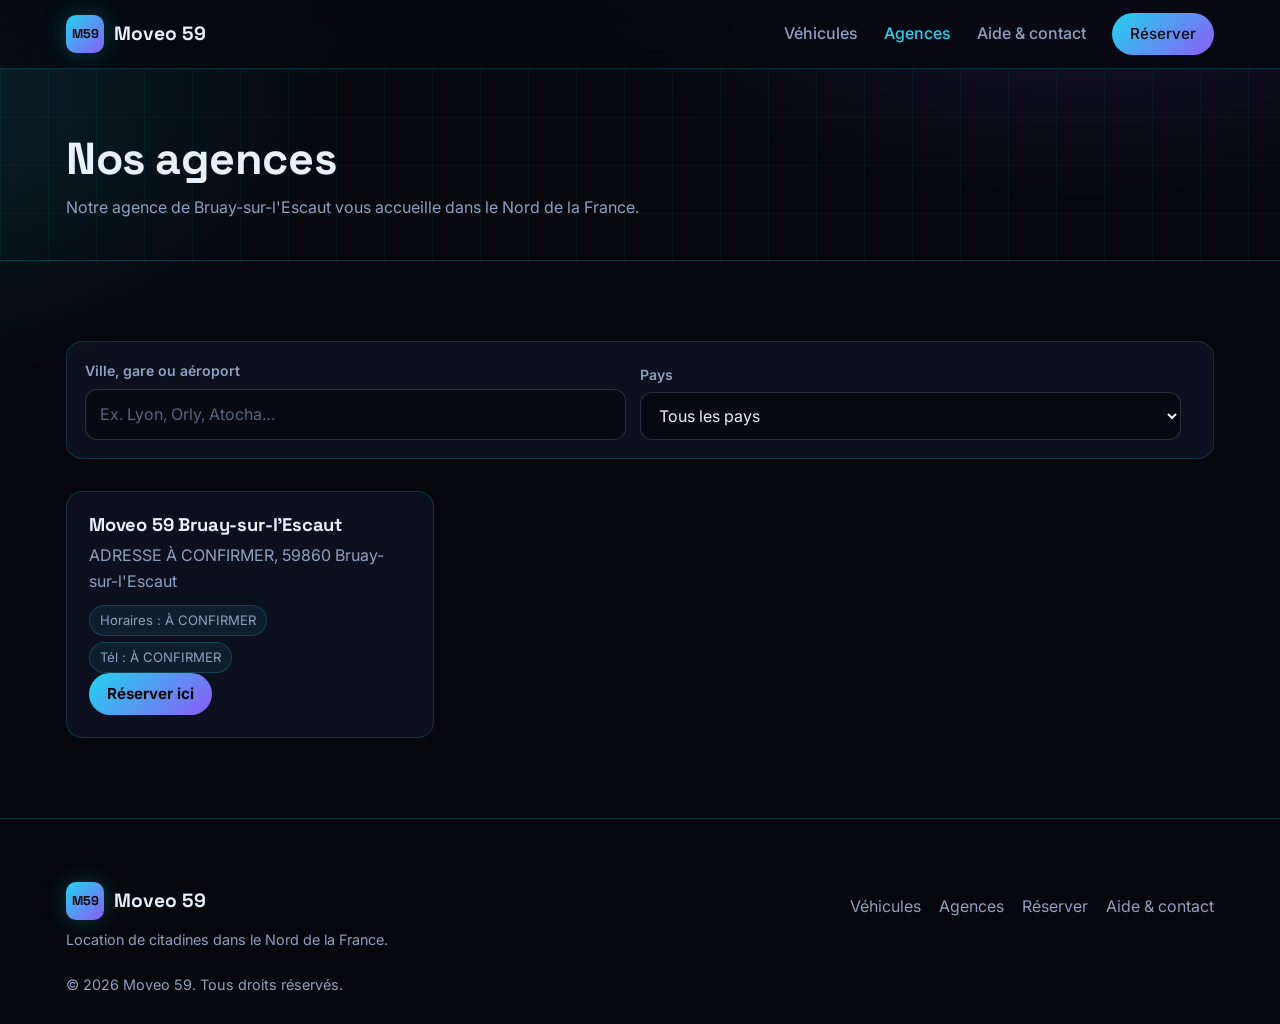
==== commit fcf2d9e8: "Recentre le site sur l'agence de Bruay-sur-l'Escaut Une seule agence (Bruay-sur-l'Escaut, Nord) et u" ====
--- a/agences.html
+++ b/agences.html
@@ -3,7 +3,7 @@
 <head>
   <meta charset="utf-8">
   <meta name="viewport" content="width=device-width, initial-scale=1">
-  <meta name="description" content="Trouvez une agence Moveo 59 : gares, aéroports et centres-villes dans toute l'Europe.">
+  <meta name="description" content="Notre agence Moveo 59 se trouve à Bruay-sur-l'Escaut (Nord).">
   <title>Nos agences — Moveo 59</title>
   <link rel="preconnect" href="https://fonts.googleapis.com">
   <link rel="preconnect" href="https://fonts.gstatic.com" crossorigin>
@@ -30,7 +30,7 @@
     <section class="page-titre">
       <div class="container">
         <h1>Nos agences</h1>
-        <p class="lead">Plus de 10 agences dans les grandes villes, gares et aéroports d'Europe.</p>
+        <p class="lead">Notre agence de Bruay-sur-l'Escaut vous accueille dans le Nord de la France.</p>
       </div>
     </section>
 
@@ -58,7 +58,7 @@
     <div class="container footer-grid">
       <div>
         <p class="logo"><span class="logo-mark">M59</span> Moveo 59</p>
-        <p class="petit">Location de citadines dans toute l'Europe.</p>
+        <p class="petit">Location de citadines dans le Nord de la France.</p>
       </div>
       <nav class="footer-nav" aria-label="Pied de page">
         <a href="vehicules.html">Véhicules</a>
